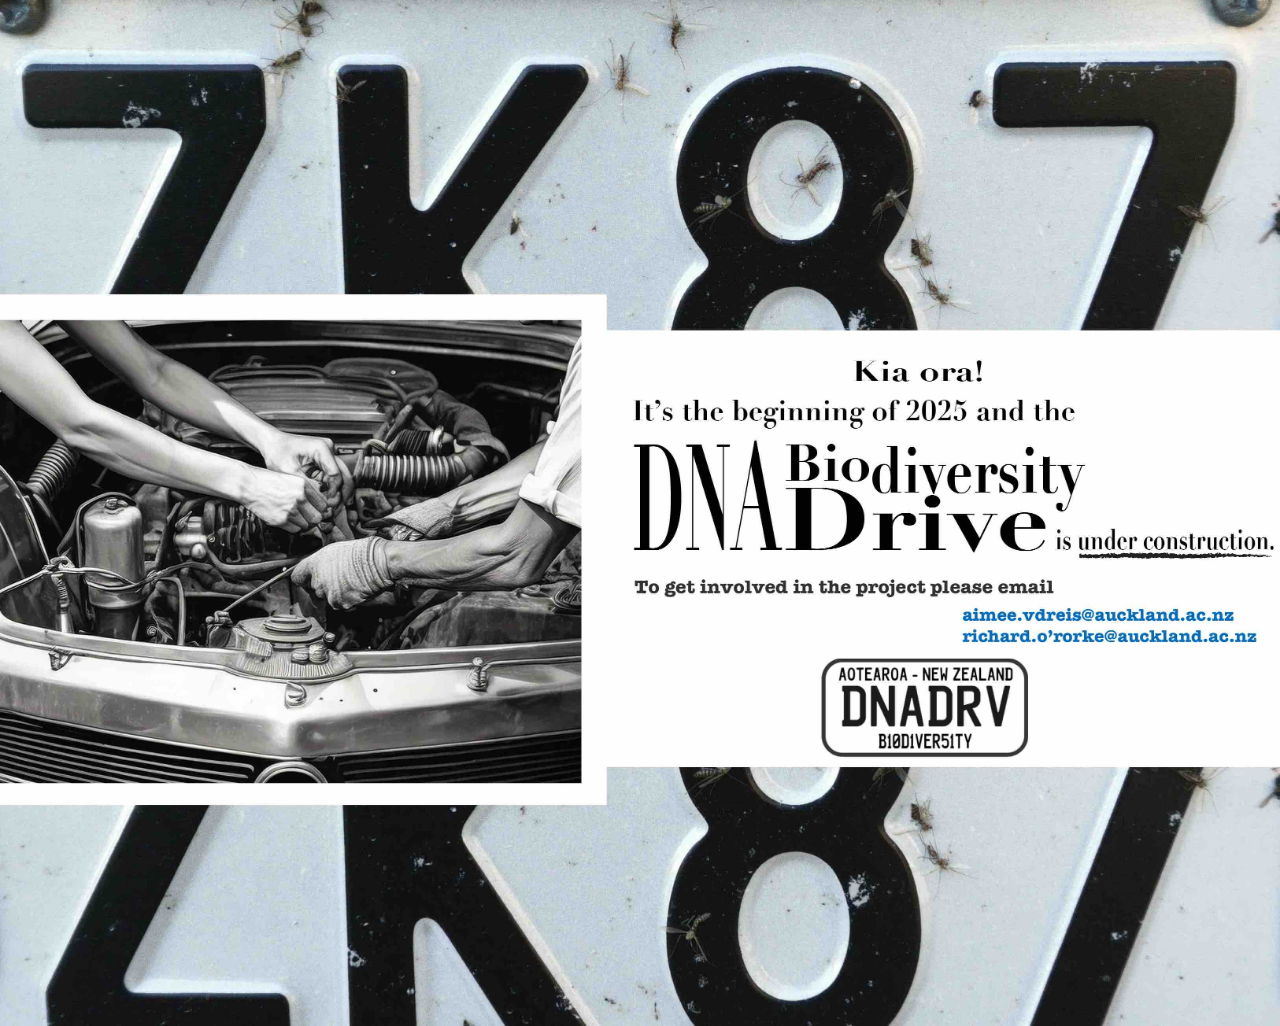
==== index.html @ cfd380d4 "Add files via upload" ====
<!DOCTYPE html>
<html lang="en">
<head>
    <meta charset="UTF-8">
    <meta name="viewport" content="width=device-width, initial-scale=1.0">
    <title>My Web Page</title>
    <style>
        body {
            font-family: Arial, sans-serif;
            text-align: center;
            margin: 0;
            padding: 0;
        }
        .container {
            width: 100%;
            overflow: hidden;
        }
        img {
            width: 100%;
            height: auto;
            display: block;
        }
        .contact {
            margin-top: 20px;
            padding: 10px;
            border-top: 2px solid #333;
        }
    </style>
</head>
<body>

<div class="container">
    <img src="images/DNA_web.jpg" alt="DNA Image">
</div>

</body>
</html>
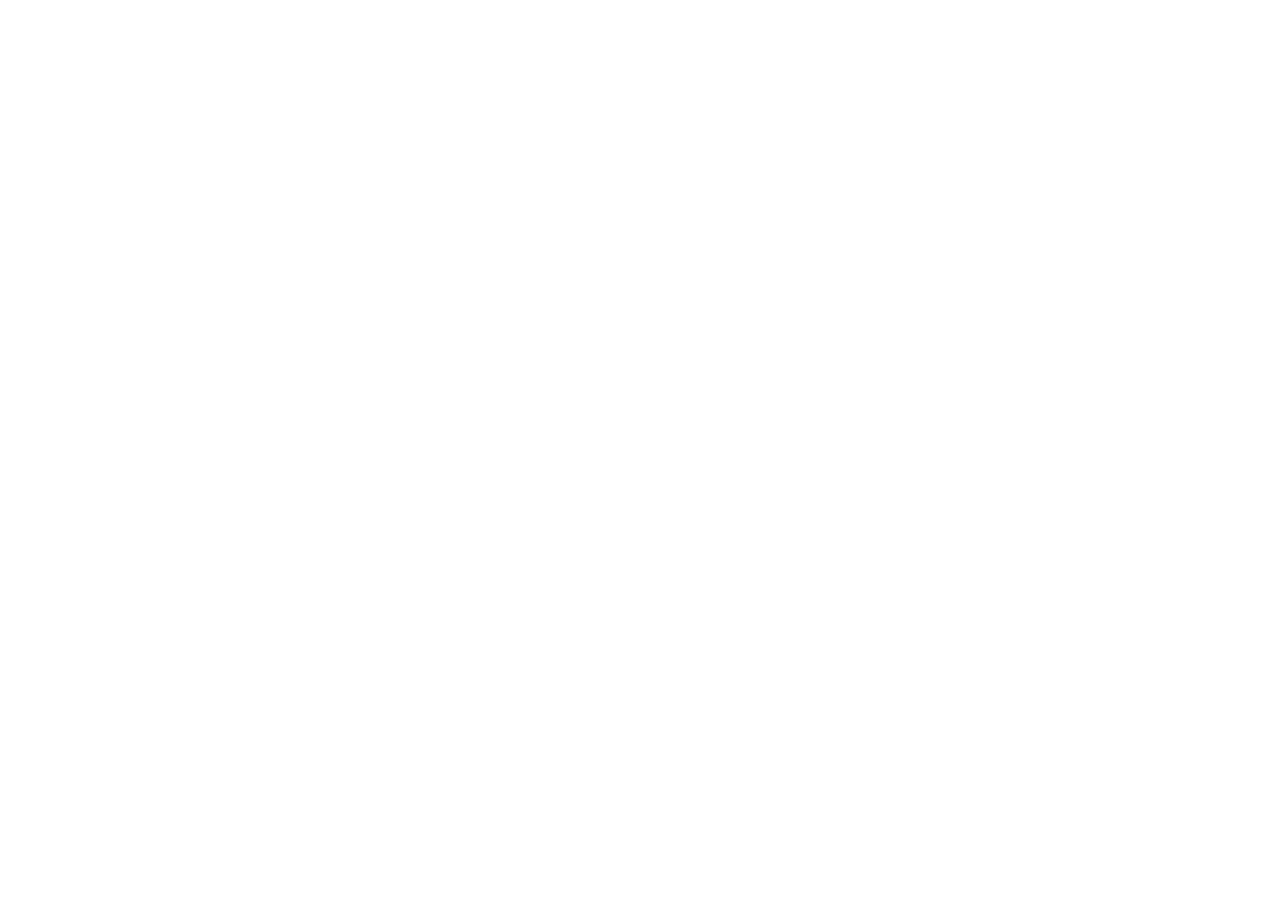
==== commit 658e6f2c: "Update index.html" ====
--- a/index.html
+++ b/index.html
@@ -30,7 +30,7 @@
 <body>
 
 <div class="container">
-    <img src="images/DNA_web.jpg" alt="DNA Image">
+    <iframe width="640px" height="480px" src="https://forms.office.com/Pages/ResponsePage.aspx?id=lW6z0VAN6UKVj7Y_qQa-qs8uXg6pLZpItJMuNjo-eEVUNVdER0pEWUJZQTExRThCRDREVlBIM1IxNC4u&embed=true" frameborder="0" marginwidth="0" marginheight="0" style="border: none; max-width:100%; max-height:100vh" allowfullscreen webkitallowfullscreen mozallowfullscreen msallowfullscreen> </iframe>
 </div>
 
 </body>
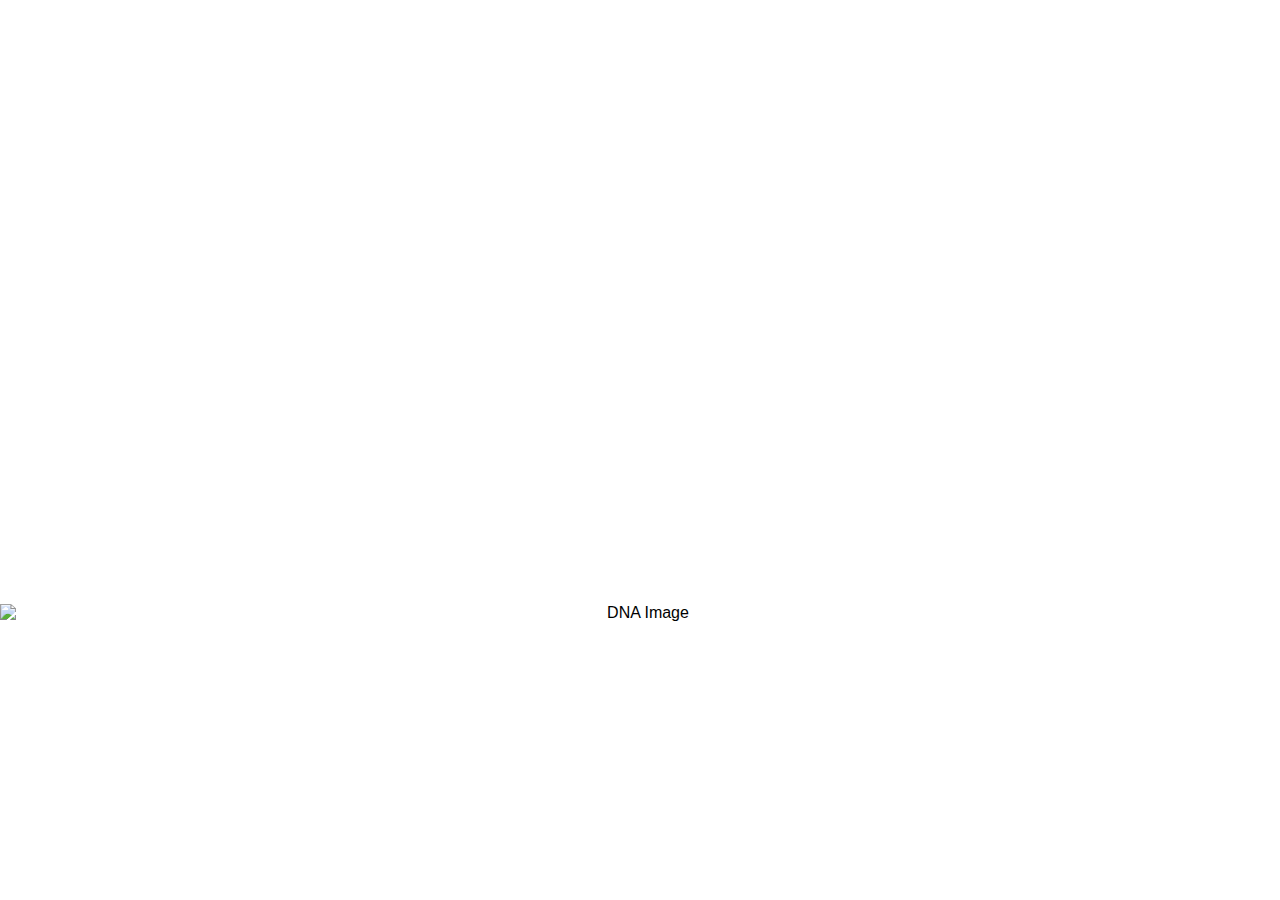
==== commit 88a26fc9: "Update index.html" ====
--- a/index.html
+++ b/index.html
@@ -30,7 +30,10 @@
 <body>
 
 <div class="container">
-    <iframe width="640px" height="480px" src="https://forms.office.com/Pages/ResponsePage.aspx?id=lW6z0VAN6UKVj7Y_qQa-qs8uXg6pLZpItJMuNjo-eEVUNVdER0pEWUJZQTExRThCRDREVlBIM1IxNC4u&embed=true" frameborder="0" marginwidth="0" marginheight="0" style="border: none; max-width:100%; max-height:100vh" allowfullscreen webkitallowfullscreen mozallowfullscreen msallowfullscreen> </iframe>
+    <iframe width=100% height="600px" src="https://forms.office.com/Pages/ResponsePage.aspx?id=lW6z0VAN6UKVj7Y_qQa-qs8uXg6pLZpItJMuNjo-eEVUNVdER0pEWUJZQTExRThCRDREVlBIM1IxNC4u&embed=true" frameborder="0" marginwidth="0" marginheight="0" style="border: none; max-width:100%; max-height:100vh" allowfullscreen webkitallowfullscreen mozallowfullscreen msallowfullscreen> </iframe>
+</div>
+<div class="container">
+    <img src="images/Footer.jpg" alt="DNA Image">
 </div>
 
 </body>
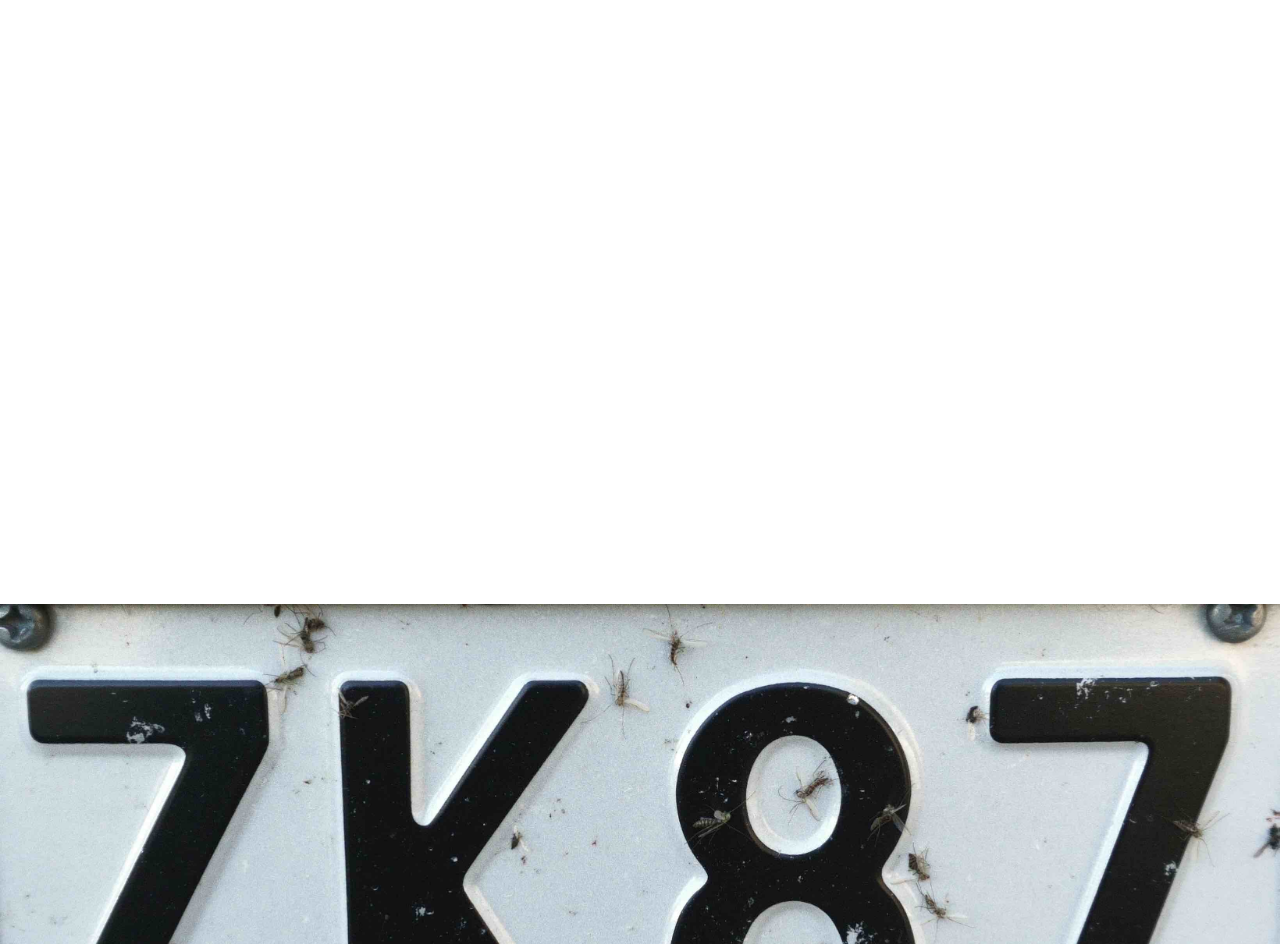
==== commit e122380e: "Update index.html" ====
--- a/index.html
+++ b/index.html
@@ -33,7 +33,7 @@
     <iframe width=100% height="600px" src="https://forms.office.com/Pages/ResponsePage.aspx?id=lW6z0VAN6UKVj7Y_qQa-qs8uXg6pLZpItJMuNjo-eEVUNVdER0pEWUJZQTExRThCRDREVlBIM1IxNC4u&embed=true" frameborder="0" marginwidth="0" marginheight="0" style="border: none; max-width:100%; max-height:100vh" allowfullscreen webkitallowfullscreen mozallowfullscreen msallowfullscreen> </iframe>
 </div>
 <div class="container">
-    <img src="images/Footer.jpg" alt="DNA Image">
+    <img src="images/Header.jpg" alt="DNA Image">
 </div>
 
 </body>
